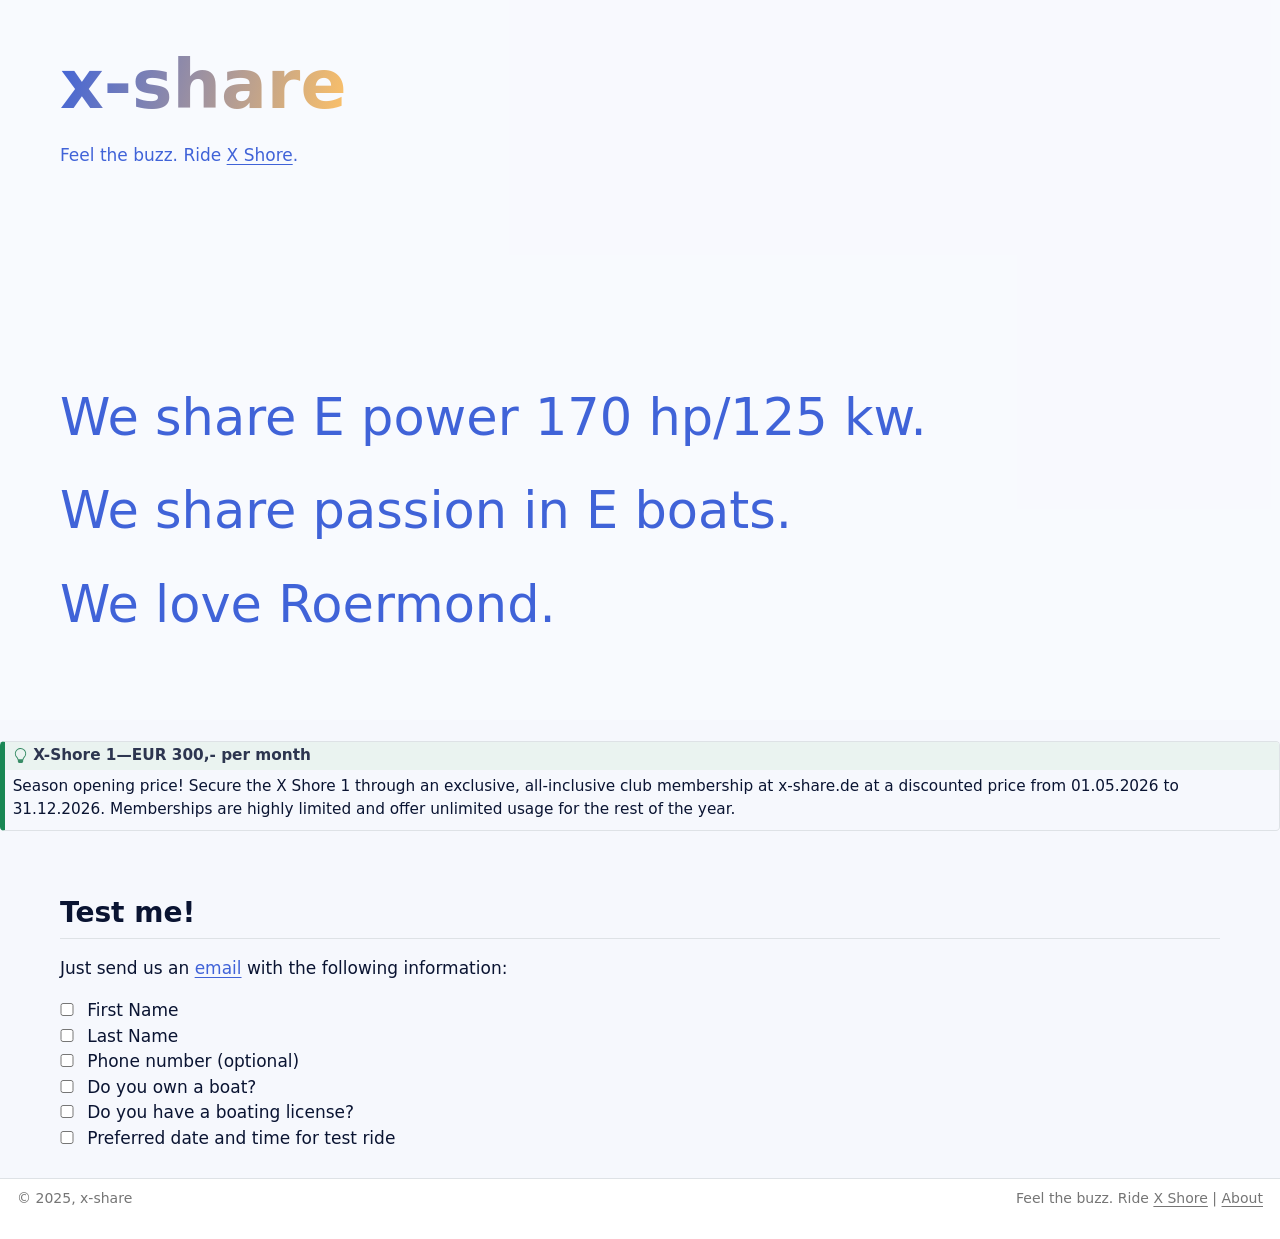
==== docs/index.html @ 34f7662f "price discount" ====
<!DOCTYPE html>
<html xmlns="http://www.w3.org/1999/xhtml" lang="en" xml:lang="en"><head>

<meta charset="utf-8">
<meta name="generator" content="quarto-1.9.37">

<meta name="viewport" content="width=device-width, initial-scale=1.0, user-scalable=yes">


<title>x-share</title>
<style>
/* Default styles provided by pandoc.
** See https://pandoc.org/MANUAL.html#variables-for-html for config info.
*/
code{white-space: pre-wrap;}
span.smallcaps{font-variant: small-caps;}
div.columns{display: flex; gap: min(4vw, 1.5em);}
div.column{flex: auto; overflow-x: auto;}
div.hanging-indent{margin-left: 1.5em; text-indent: -1.5em;}
ul.task-list{list-style: none;}
ul.task-list li input[type="checkbox"] {
  width: 0.8em;
  margin: 0 0.8em 0.2em -1em; /* quarto-specific, see https://github.com/quarto-dev/quarto-cli/issues/4556 */ 
  vertical-align: middle;
}
</style>


<script src="site_libs/quarto-nav/quarto-nav.js"></script>
<script src="site_libs/quarto-nav/headroom.min.js"></script>
<script src="site_libs/clipboard/clipboard.min.js"></script>
<script src="site_libs/quarto-search/autocomplete.umd.js"></script>
<script src="site_libs/quarto-search/fuse.min.js"></script>
<script src="site_libs/quarto-search/quarto-search.js"></script>
<meta name="quarto:offset" content="./">
<script src="site_libs/quarto-html/quarto.js" type="module"></script>
<script src="site_libs/quarto-html/tabsets/tabsets.js" type="module"></script>
<script src="site_libs/quarto-html/popper.min.js"></script>
<script src="site_libs/quarto-html/tippy.umd.min.js"></script>
<script src="site_libs/quarto-html/anchor.min.js"></script>
<link href="site_libs/quarto-html/tippy.css" rel="stylesheet">
<link href="site_libs/quarto-html/quarto-syntax-highlighting-7f8f88aac4f3542376d5c11b86a4c14d.css" rel="stylesheet" id="quarto-text-highlighting-styles">
<script src="site_libs/bootstrap/bootstrap.min.js"></script>
<link href="site_libs/bootstrap/bootstrap-icons.css" rel="stylesheet">
<link href="site_libs/bootstrap/bootstrap-18ee5299495990bb7e60c83f9752e60c.min.css" rel="stylesheet" append-hash="true" id="quarto-bootstrap" data-mode="light">
<script id="quarto-search-options" type="application/json">{
  "location": "sidebar",
  "copy-button": false,
  "collapse-after": 3,
  "panel-placement": "start",
  "type": "textbox",
  "limit": 50,
  "keyboard-shortcut": [
    "f",
    "/",
    "s"
  ],
  "show-item-context": false,
  "language": {
    "search-no-results-text": "No results",
    "search-matching-documents-text": "matching documents",
    "search-copy-link-title": "Copy link to search",
    "search-hide-matches-text": "Hide additional matches",
    "search-more-match-text": "more match in this document",
    "search-more-matches-text": "more matches in this document",
    "search-clear-button-title": "Clear",
    "search-text-placeholder": "",
    "search-detached-cancel-button-title": "Cancel",
    "search-submit-button-title": "Submit",
    "search-label": "Search"
  }
}</script>


<link rel="stylesheet" href="styles.css">
<link rel="stylesheet" href="index.css">
</head>

<body class="nav-sidebar fullcontent quarto-light">

<div id="quarto-search-results"></div>
<!-- content -->
<div id="quarto-content" class="quarto-container page-layout-custom">
<!-- sidebar -->
<!-- margin-sidebar -->
<!-- main -->




<div class="column-screen" style="padding: 0;">
<!-- Include the external JavaScript file -->
<script src="dynamic-text.js"></script>
<!-- Updated Quarto file with external script and dynamic-text div -->
<div class="hero-banner">
<section id="x-share" class="level1 hero-banner-text">
<h1>x-share</h1>
<p>Feel the buzz. Ride <a href="https://xshore.com/">X Shore</a>.</p>
<div class="dynamic-text">
<p>We share E power 170 hp/125 kw.</p>
<p>We share passion in E boats.</p>
<p>We love Roermond.</p>
</div>
</section>
</div>
<!-- Add CSS to ensure proper positioning in the hero banner -->
<style>
.hero-banner {
  position: relative;
  /* Add your existing hero banner styles here */
  min-height: 300px; /* Ensure enough height for the banner */
}
</style>
<div class="callout callout-style-default callout-tip callout-titled">
<div class="callout-header d-flex align-content-center">
<div class="callout-icon-container">
<i class="callout-icon"></i>
</div>
<div class="callout-title-container flex-fill">
<span class="screen-reader-only">Tip</span>X-Shore 1—EUR 300,- per month
</div>
</div>
<div class="callout-body-container callout-body">
<p>Season opening price! Secure the X Shore 1 through an exclusive, all-inclusive club membership at x-share.de at a discounted price from 01.05.2026 to 31.12.2026. Memberships are highly limited and offer unlimited usage for the rest of the year.</p>
</div>
</div>
<div class="wide-banner">
<section id="test-me" class="level2 wide-banner-text">
<h2 data-anchor-id="test-me">Test me!</h2>
<p>Just send us an <a href="mailto:bernward.a@web.de">email</a> with the following information:</p>
<ul class="task-list">
<li><label><input type="checkbox">First Name</label></li>
<li><label><input type="checkbox">Last Name</label></li>
<li><label><input type="checkbox">Phone number (optional)</label></li>
<li><label><input type="checkbox">Do you own a boat?</label></li>
<li><label><input type="checkbox">Do you have a boating license?</label></li>
<li><label><input type="checkbox">Preferred date and time for test ride</label></li>
</ul>
</section>
</div>
</div>




<script id="quarto-html-after-body" type="application/javascript">
  window.document.addEventListener("DOMContentLoaded", function (event) {
    const icon = "";
    const anchorJS = new window.AnchorJS();
    anchorJS.options = {
      placement: 'right',
      icon: icon
    };
    anchorJS.add('.anchored');
    const isCodeAnnotation = (el) => {
      for (const clz of el.classList) {
        if (clz.startsWith('code-annotation-')) {                     
          return true;
        }
      }
      return false;
    }
    const onCopySuccess = function(e) {
      // button target
      const button = e.trigger;
      // don't keep focus
      button.blur();
      // flash "checked"
      button.classList.add('code-copy-button-checked');
      var currentTitle = button.getAttribute("title");
      button.setAttribute("title", "Copied!");
      let tooltip;
      if (window.bootstrap) {
        button.setAttribute("data-bs-toggle", "tooltip");
        button.setAttribute("data-bs-placement", "left");
        button.setAttribute("data-bs-title", "Copied!");
        tooltip = new bootstrap.Tooltip(button, 
          { trigger: "manual", 
            customClass: "code-copy-button-tooltip",
            offset: [0, -8]});
        tooltip.show();    
      }
      setTimeout(function() {
        if (tooltip) {
          tooltip.hide();
          button.removeAttribute("data-bs-title");
          button.removeAttribute("data-bs-toggle");
          button.removeAttribute("data-bs-placement");
        }
        button.setAttribute("title", currentTitle);
        button.classList.remove('code-copy-button-checked');
      }, 1000);
      // clear code selection
      e.clearSelection();
    }
    const getTextToCopy = function(trigger) {
      const outerScaffold = trigger.parentElement.cloneNode(true);
      const codeEl = outerScaffold.querySelector('code');
      for (const childEl of codeEl.children) {
        if (isCodeAnnotation(childEl)) {
          childEl.remove();
        }
      }
      return codeEl.innerText;
    }
    const clipboard = new window.ClipboardJS('.code-copy-button:not([data-in-quarto-modal])', {
      text: getTextToCopy
    });
    clipboard.on('success', onCopySuccess);
    if (window.document.getElementById('quarto-embedded-source-code-modal')) {
      const clipboardModal = new window.ClipboardJS('.code-copy-button[data-in-quarto-modal]', {
        text: getTextToCopy,
        container: window.document.getElementById('quarto-embedded-source-code-modal')
      });
      clipboardModal.on('success', onCopySuccess);
    }
      var localhostRegex = new RegExp(/^(?:http|https):\/\/localhost\:?[0-9]*\//);
      var mailtoRegex = new RegExp(/^mailto:/);
        var filterRegex = new RegExp('/' + window.location.host + '/');
      var isInternal = (href) => {
          return filterRegex.test(href) || localhostRegex.test(href) || mailtoRegex.test(href);
      }
      // Inspect non-navigation links and adorn them if external
     var links = window.document.querySelectorAll('a[href]:not(.nav-link):not(.navbar-brand):not(.toc-action):not(.sidebar-link):not(.sidebar-item-toggle):not(.pagination-link):not(.no-external):not([aria-hidden]):not(.dropdown-item):not(.quarto-navigation-tool):not(.about-link)');
      for (var i=0; i<links.length; i++) {
        const link = links[i];
        if (!isInternal(link.href)) {
          // undo the damage that might have been done by quarto-nav.js in the case of
          // links that we want to consider external
          if (link.dataset.originalHref !== undefined) {
            link.href = link.dataset.originalHref;
          }
        }
      }
    function tippyHover(el, contentFn, onTriggerFn, onUntriggerFn) {
      const config = {
        allowHTML: true,
        maxWidth: 500,
        delay: 100,
        arrow: false,
        appendTo: function(el) {
            return el.parentElement;
        },
        interactive: true,
        interactiveBorder: 10,
        theme: 'quarto',
        placement: 'bottom-start',
      };
      if (contentFn) {
        config.content = contentFn;
      }
      if (onTriggerFn) {
        config.onTrigger = onTriggerFn;
      }
      if (onUntriggerFn) {
        config.onUntrigger = onUntriggerFn;
      }
      window.tippy(el, config); 
    }
    const noterefs = window.document.querySelectorAll('a[role="doc-noteref"]');
    for (var i=0; i<noterefs.length; i++) {
      const ref = noterefs[i];
      tippyHover(ref, function() {
        // use id or data attribute instead here
        let href = ref.getAttribute('data-footnote-href') || ref.getAttribute('href');
        try { href = new URL(href).hash; } catch {}
        const id = href.replace(/^#\/?/, "");
        const note = window.document.getElementById(id);
        if (note) {
          return note.innerHTML;
        } else {
          return "";
        }
      });
    }
    const xrefs = window.document.querySelectorAll('a.quarto-xref');
    const processXRef = (id, note) => {
      // Strip column container classes
      const stripColumnClz = (el) => {
        el.classList.remove("page-full", "page-columns");
        if (el.children) {
          for (const child of el.children) {
            stripColumnClz(child);
          }
        }
      }
      stripColumnClz(note)
      if (id === null || id.startsWith('sec-')) {
        // Special case sections, only their first couple elements
        const container = document.createElement("div");
        if (note.children && note.children.length > 2) {
          container.appendChild(note.children[0].cloneNode(true));
          for (let i = 1; i < note.children.length; i++) {
            const child = note.children[i];
            if (child.tagName === "P" && child.innerText === "") {
              continue;
            } else {
              container.appendChild(child.cloneNode(true));
              break;
            }
          }
          if (window.Quarto?.typesetMath) {
            window.Quarto.typesetMath(container);
          }
          return container.innerHTML
        } else {
          if (window.Quarto?.typesetMath) {
            window.Quarto.typesetMath(note);
          }
          return note.innerHTML;
        }
      } else {
        // Remove any anchor links if they are present
        const anchorLink = note.querySelector('a.anchorjs-link');
        if (anchorLink) {
          anchorLink.remove();
        }
        if (window.Quarto?.typesetMath) {
          window.Quarto.typesetMath(note);
        }
        if (note.classList.contains("callout")) {
          return note.outerHTML;
        } else {
          return note.innerHTML;
        }
      }
    }
    for (var i=0; i<xrefs.length; i++) {
      const xref = xrefs[i];
      tippyHover(xref, undefined, function(instance) {
        instance.disable();
        let url = xref.getAttribute('href');
        let hash = undefined; 
        if (url.startsWith('#')) {
          hash = url;
        } else {
          try { hash = new URL(url).hash; } catch {}
        }
        if (hash) {
          const id = hash.replace(/^#\/?/, "");
          const note = window.document.getElementById(id);
          if (note !== null) {
            try {
              const html = processXRef(id, note.cloneNode(true));
              instance.setContent(html);
            } finally {
              instance.enable();
              instance.show();
            }
          } else {
            // See if we can fetch this
            fetch(url.split('#')[0])
            .then(res => res.text())
            .then(html => {
              const parser = new DOMParser();
              const htmlDoc = parser.parseFromString(html, "text/html");
              const note = htmlDoc.getElementById(id);
              if (note !== null) {
                const html = processXRef(id, note);
                instance.setContent(html);
              } 
            }).finally(() => {
              instance.enable();
              instance.show();
            });
          }
        } else {
          // See if we can fetch a full url (with no hash to target)
          // This is a special case and we should probably do some content thinning / targeting
          fetch(url)
          .then(res => res.text())
          .then(html => {
            const parser = new DOMParser();
            const htmlDoc = parser.parseFromString(html, "text/html");
            const note = htmlDoc.querySelector('main.content');
            if (note !== null) {
              // This should only happen for chapter cross references
              // (since there is no id in the URL)
              // remove the first header
              if (note.children.length > 0 && note.children[0].tagName === "HEADER") {
                note.children[0].remove();
              }
              const html = processXRef(null, note);
              instance.setContent(html);
            } 
          }).finally(() => {
            instance.enable();
            instance.show();
          });
        }
      }, function(instance) {
      });
    }
        let selectedAnnoteEl;
        const selectorForAnnotation = ( cell, annotation) => {
          let cellAttr = 'data-code-cell="' + cell + '"';
          let lineAttr = 'data-code-annotation="' +  annotation + '"';
          const selector = 'span[' + cellAttr + '][' + lineAttr + ']';
          return selector;
        }
        const selectCodeLines = (annoteEl) => {
          const doc = window.document;
          const targetCell = annoteEl.getAttribute("data-target-cell");
          const targetAnnotation = annoteEl.getAttribute("data-target-annotation");
          const annoteSpan = window.document.querySelector(selectorForAnnotation(targetCell, targetAnnotation));
          const lines = annoteSpan.getAttribute("data-code-lines").split(",");
          const lineIds = lines.map((line) => {
            return targetCell + "-" + line;
          })
          let top = null;
          let height = null;
          let parent = null;
          if (lineIds.length > 0) {
              //compute the position of the single el (top and bottom and make a div)
              const el = window.document.getElementById(lineIds[0]);
              top = el.offsetTop;
              height = el.offsetHeight;
              parent = el.parentElement.parentElement;
            if (lineIds.length > 1) {
              const lastEl = window.document.getElementById(lineIds[lineIds.length - 1]);
              const bottom = lastEl.offsetTop + lastEl.offsetHeight;
              height = bottom - top;
            }
            if (top !== null && height !== null && parent !== null) {
              // cook up a div (if necessary) and position it 
              let div = window.document.getElementById("code-annotation-line-highlight");
              if (div === null) {
                div = window.document.createElement("div");
                div.setAttribute("id", "code-annotation-line-highlight");
                div.style.position = 'absolute';
                parent.appendChild(div);
              }
              div.style.top = top - 2 + "px";
              div.style.height = height + 4 + "px";
              div.style.left = 0;
              let gutterDiv = window.document.getElementById("code-annotation-line-highlight-gutter");
              if (gutterDiv === null) {
                gutterDiv = window.document.createElement("div");
                gutterDiv.setAttribute("id", "code-annotation-line-highlight-gutter");
                gutterDiv.style.position = 'absolute';
                const codeCell = window.document.getElementById(targetCell);
                const gutter = codeCell.querySelector('.code-annotation-gutter');
                gutter.appendChild(gutterDiv);
              }
              gutterDiv.style.top = top - 2 + "px";
              gutterDiv.style.height = height + 4 + "px";
            }
            selectedAnnoteEl = annoteEl;
          }
        };
        const unselectCodeLines = () => {
          const elementsIds = ["code-annotation-line-highlight", "code-annotation-line-highlight-gutter"];
          elementsIds.forEach((elId) => {
            const div = window.document.getElementById(elId);
            if (div) {
              div.remove();
            }
          });
          selectedAnnoteEl = undefined;
        };
          // Handle positioning of the toggle
      window.addEventListener(
        "resize",
        throttle(() => {
          elRect = undefined;
          if (selectedAnnoteEl) {
            selectCodeLines(selectedAnnoteEl);
          }
        }, 10)
      );
      function throttle(fn, ms) {
      let throttle = false;
      let timer;
        return (...args) => {
          if(!throttle) { // first call gets through
              fn.apply(this, args);
              throttle = true;
          } else { // all the others get throttled
              if(timer) clearTimeout(timer); // cancel #2
              timer = setTimeout(() => {
                fn.apply(this, args);
                timer = throttle = false;
              }, ms);
          }
        };
      }
        // Attach click handler to the DT
        const annoteDls = window.document.querySelectorAll('dt[data-target-cell]');
        for (const annoteDlNode of annoteDls) {
          annoteDlNode.addEventListener('click', (event) => {
            const clickedEl = event.target;
            if (clickedEl !== selectedAnnoteEl) {
              unselectCodeLines();
              const activeEl = window.document.querySelector('dt[data-target-cell].code-annotation-active');
              if (activeEl) {
                activeEl.classList.remove('code-annotation-active');
              }
              selectCodeLines(clickedEl);
              clickedEl.classList.add('code-annotation-active');
            } else {
              // Unselect the line
              unselectCodeLines();
              clickedEl.classList.remove('code-annotation-active');
            }
          });
        }
    const findCites = (el) => {
      const parentEl = el.parentElement;
      if (parentEl) {
        const cites = parentEl.dataset.cites;
        if (cites) {
          return {
            el,
            cites: cites.split(' ')
          };
        } else {
          return findCites(el.parentElement)
        }
      } else {
        return undefined;
      }
    };
    var bibliorefs = window.document.querySelectorAll('a[role="doc-biblioref"]');
    for (var i=0; i<bibliorefs.length; i++) {
      const ref = bibliorefs[i];
      const citeInfo = findCites(ref);
      if (citeInfo) {
        tippyHover(citeInfo.el, function() {
          var popup = window.document.createElement('div');
          citeInfo.cites.forEach(function(cite) {
            var citeDiv = window.document.createElement('div');
            citeDiv.classList.add('hanging-indent');
            citeDiv.classList.add('csl-entry');
            var biblioDiv = window.document.getElementById('ref-' + cite);
            if (biblioDiv) {
              citeDiv.innerHTML = biblioDiv.innerHTML;
            }
            popup.appendChild(citeDiv);
          });
          return popup.innerHTML;
        });
      }
    }
  });
  </script>
</div> <!-- /content -->
<footer class="footer">
  <div class="nav-footer">
    <div class="nav-footer-left">
<p>© 2025, x-share</p>
</div>   
    <div class="nav-footer-center">
      &nbsp;
    </div>
    <div class="nav-footer-right">
<p>Feel the buzz. Ride <a href="https://xshore.com/">X Shore</a> | <a href="./who.html">About</a></p>
</div>
  </div>
</footer>




</body></html>
---- docs/site_libs/quarto-html/quarto-syntax-highlighting-7f8f88aac4f3542376d5c11b86a4c14d.css ----
/* quarto syntax highlight colors */
:root {
  --quarto-hl-ot-color: #003B4F;
  --quarto-hl-at-color: #657422;
  --quarto-hl-ss-color: #20794D;
  --quarto-hl-an-color: #5E5E5E;
  --quarto-hl-fu-color: #4758AB;
  --quarto-hl-st-color: #20794D;
  --quarto-hl-cf-color: #003B4F;
  --quarto-hl-op-color: #5E5E5E;
  --quarto-hl-er-color: #AD0000;
  --quarto-hl-bn-color: #AD0000;
  --quarto-hl-al-color: #AD0000;
  --quarto-hl-va-color: #111111;
  --quarto-hl-bu-color: inherit;
  --quarto-hl-ex-color: inherit;
  --quarto-hl-pp-color: #AD0000;
  --quarto-hl-in-color: #5E5E5E;
  --quarto-hl-vs-color: #20794D;
  --quarto-hl-wa-color: #5E5E5E;
  --quarto-hl-do-color: #5E5E5E;
  --quarto-hl-im-color: #00769E;
  --quarto-hl-ch-color: #20794D;
  --quarto-hl-dt-color: #AD0000;
  --quarto-hl-fl-color: #AD0000;
  --quarto-hl-co-color: #5E5E5E;
  --quarto-hl-cv-color: #5E5E5E;
  --quarto-hl-cn-color: #8f5902;
  --quarto-hl-sc-color: #5E5E5E;
  --quarto-hl-dv-color: #AD0000;
  --quarto-hl-kw-color: #003B4F;
}

/* other quarto variables */
:root {
  --quarto-font-monospace: SFMono-Regular, Menlo, Monaco, Consolas, "Liberation Mono", "Courier New", monospace;
}

/* syntax highlight based on Pandoc's rules */
pre > code.sourceCode > span {
  color: #003B4F;
}

code.sourceCode > span {
  color: #003B4F;
}

div.sourceCode,
div.sourceCode pre.sourceCode {
  color: #003B4F;
}

/* Normal */
code span {
  color: #003B4F;
}

/* Alert */
code span.al {
  color: #AD0000;
  font-style: inherit;
}

/* Annotation */
code span.an {
  color: #5E5E5E;
  font-style: inherit;
}

/* Attribute */
code span.at {
  color: #657422;
  font-style: inherit;
}

/* BaseN */
code span.bn {
  color: #AD0000;
  font-style: inherit;
}

/* BuiltIn */
code span.bu {
  font-style: inherit;
}

/* ControlFlow */
code span.cf {
  color: #003B4F;
  font-weight: bold;
  font-style: inherit;
}

/* Char */
code span.ch {
  color: #20794D;
  font-style: inherit;
}

/* Constant */
code span.cn {
  color: #8f5902;
  font-style: inherit;
}

/* Comment */
code span.co {
  color: #5E5E5E;
  font-style: inherit;
}

/* CommentVar */
code span.cv {
  color: #5E5E5E;
  font-style: italic;
}

/* Documentation */
code span.do {
  color: #5E5E5E;
  font-style: italic;
}

/* DataType */
code span.dt {
  color: #AD0000;
  font-style: inherit;
}

/* DecVal */
code span.dv {
  color: #AD0000;
  font-style: inherit;
}

/* Error */
code span.er {
  color: #AD0000;
  font-style: inherit;
}

/* Extension */
code span.ex {
  font-style: inherit;
}

/* Float */
code span.fl {
  color: #AD0000;
  font-style: inherit;
}

/* Function */
code span.fu {
  color: #4758AB;
  font-style: inherit;
}

/* Import */
code span.im {
  color: #00769E;
  font-style: inherit;
}

/* Information */
code span.in {
  color: #5E5E5E;
  font-style: inherit;
}

/* Keyword */
code span.kw {
  color: #003B4F;
  font-weight: bold;
  font-style: inherit;
}

/* Operator */
code span.op {
  color: #5E5E5E;
  font-style: inherit;
}

/* Other */
code span.ot {
  color: #003B4F;
  font-style: inherit;
}

/* Preprocessor */
code span.pp {
  color: #AD0000;
  font-style: inherit;
}

/* SpecialChar */
code span.sc {
  color: #5E5E5E;
  font-style: inherit;
}

/* SpecialString */
code span.ss {
  color: #20794D;
  font-style: inherit;
}

/* String */
code span.st {
  color: #20794D;
  font-style: inherit;
}

/* Variable */
code span.va {
  color: #111111;
  font-style: inherit;
}

/* VerbatimString */
code span.vs {
  color: #20794D;
  font-style: inherit;
}

/* Warning */
code span.wa {
  color: #5E5E5E;
  font-style: italic;
}

.prevent-inlining {
  content: "</";
}

/*# sourceMappingURL=789ad8cd35626ba772517505b42a116e.css.map */
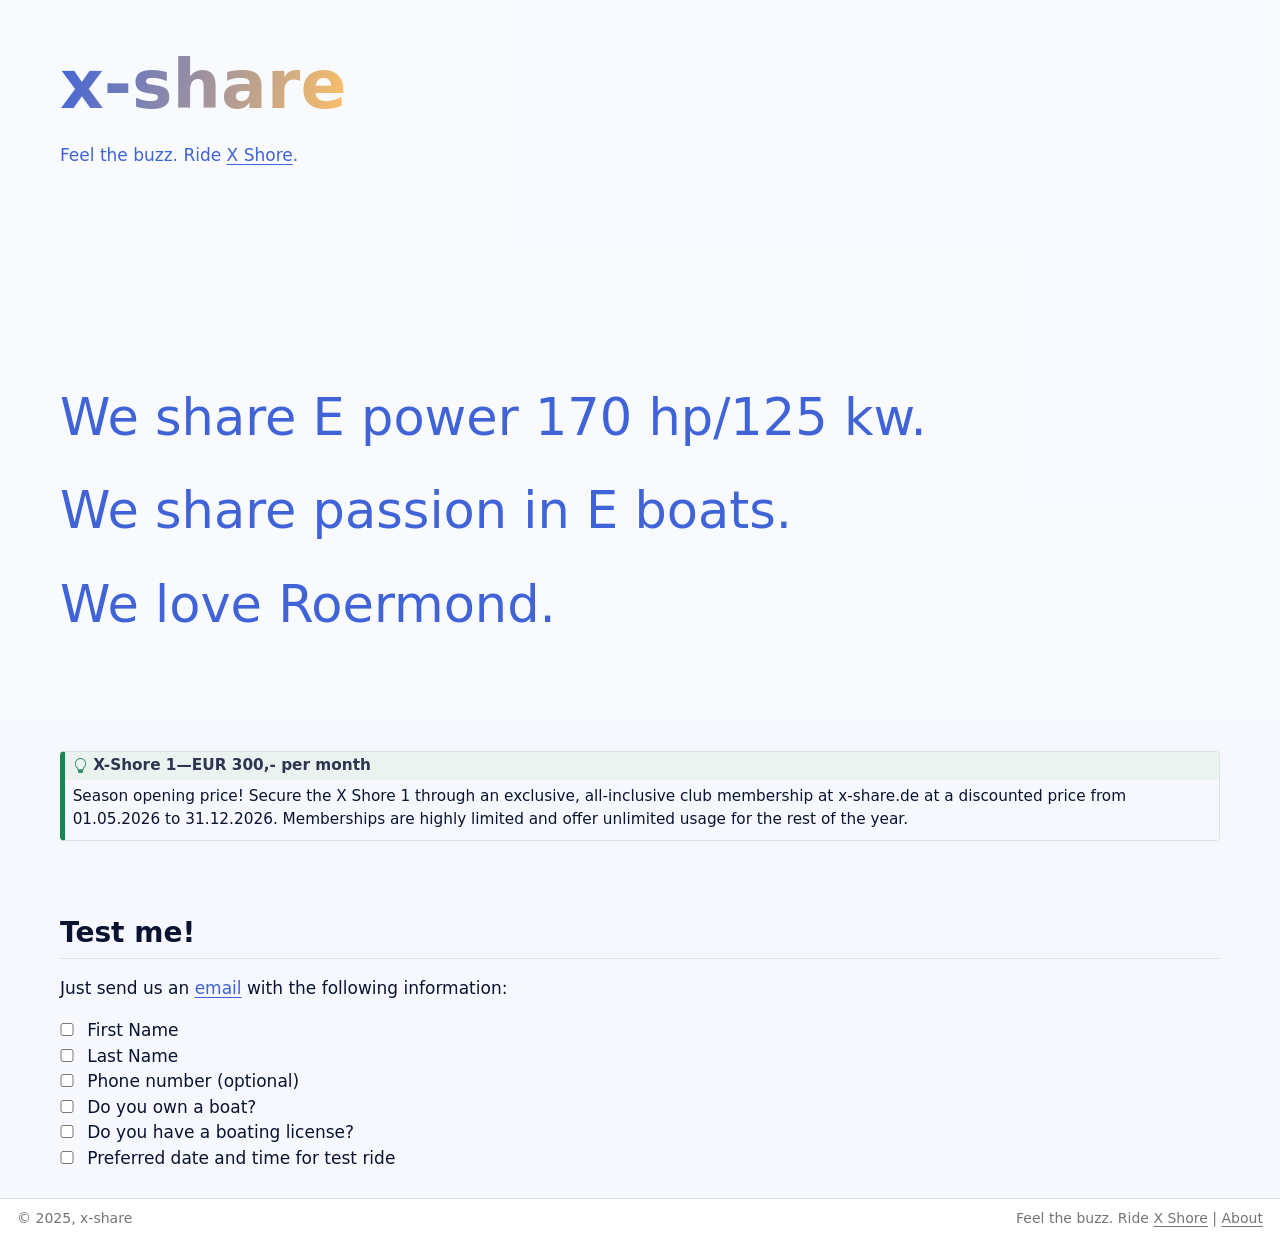
==== commit ebb603b2: "price discount" ====
--- a/docs/index.html
+++ b/docs/index.html
@@ -111,6 +111,8 @@
   min-height: 300px; /* Ensure enough height for the banner */
 }
 </style>
+<div class="wide-banner">
+<div class="wide-banner-text">
 <div class="callout callout-style-default callout-tip callout-titled">
 <div class="callout-header d-flex align-content-center">
 <div class="callout-icon-container">
@@ -122,6 +124,8 @@
 </div>
 <div class="callout-body-container callout-body">
 <p>Season opening price! Secure the X Shore 1 through an exclusive, all-inclusive club membership at x-share.de at a discounted price from 01.05.2026 to 31.12.2026. Memberships are highly limited and offer unlimited usage for the rest of the year.</p>
+</div>
+</div>
 </div>
 </div>
 <div class="wide-banner">
